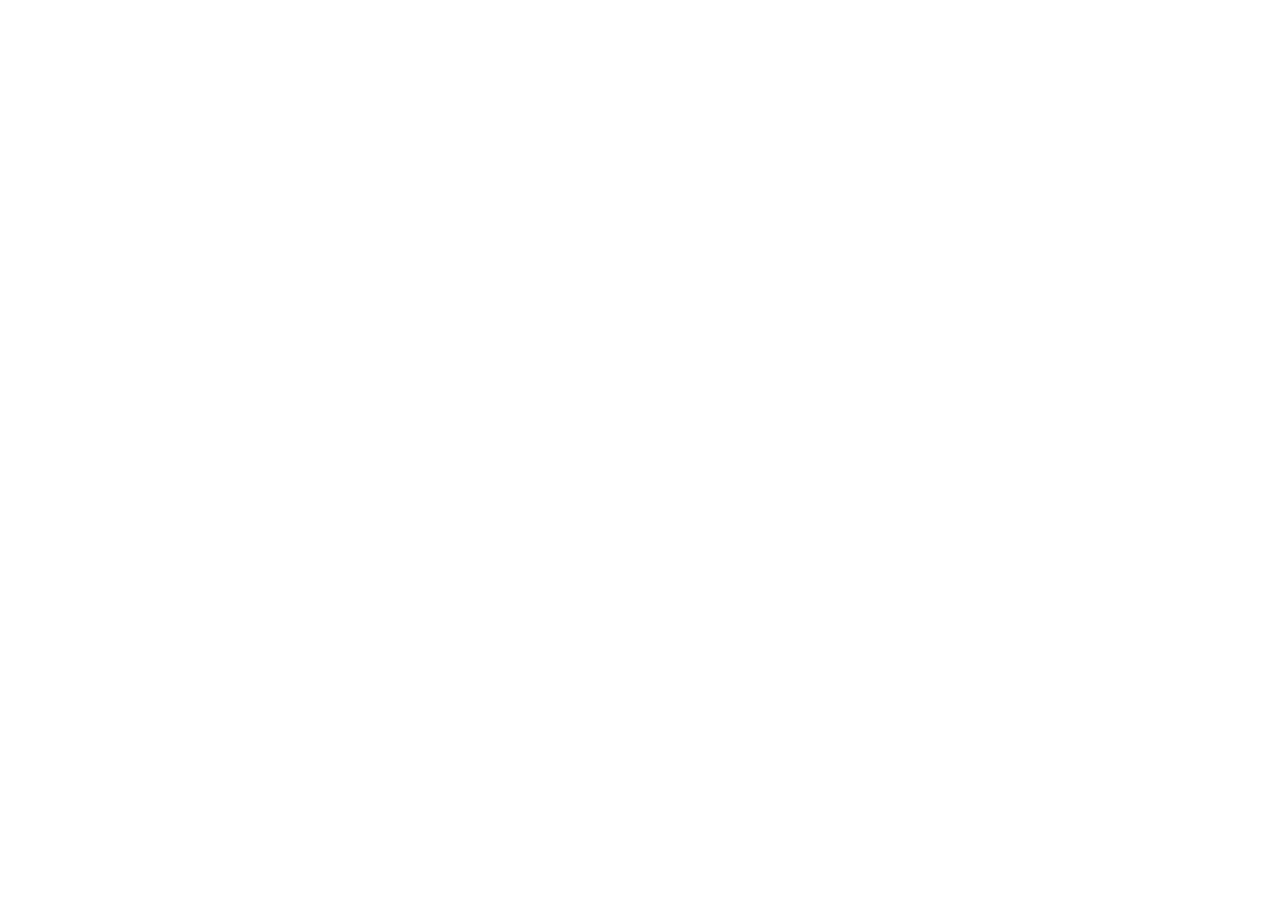
==== index.html @ 77f2130a "Publish Almost Heaven Critter Jump web build (source 8219b5f). Public GitHub Pages site only: built " ====
<!doctype html>
<html lang="en">
  <head>
    <meta charset="UTF-8" />
    <meta name="viewport" content="width=device-width, initial-scale=1, viewport-fit=cover" />
    <meta name="theme-color" content="#6b3a2a" />
    <meta name="color-scheme" content="light" />
    <title>Almost Heaven Critter Jump - a West Virginia critter peg-jump puzzle by Jupiter Rockets</title>
    <meta name="description" content="Almost Heaven Critter Jump - a West Virginia critter peg-jump puzzle by Jupiter Rockets" />
    <meta property="og:title" content="Almost Heaven Critter Jump - a West Virginia critter peg-jump puzzle by Jupiter Rockets" />
    <meta property="og:description" content="Almost Heaven Critter Jump - a West Virginia critter peg-jump puzzle by Jupiter Rockets" />
    <meta property="og:type" content="website" />
    <meta property="og:url" content="https://juju655321.github.io/critterjump-site/" />
    <meta property="og:image" content="https://juju655321.github.io/critterjump-site/og.png" />
    <meta property="og:image:width" content="1200" />
    <meta property="og:image:height" content="630" />
    <meta name="twitter:card" content="summary_large_image" />
    <meta name="twitter:title" content="Almost Heaven Critter Jump - a West Virginia critter peg-jump puzzle by Jupiter Rockets" />
    <meta name="twitter:description" content="Almost Heaven Critter Jump - a West Virginia critter peg-jump puzzle by Jupiter Rockets" />
    <meta name="twitter:image" content="https://juju655321.github.io/critterjump-site/og.png" />
    <meta name="mobile-web-app-capable" content="yes" />
    <meta name="apple-mobile-web-app-capable" content="yes" />
    <meta name="apple-mobile-web-app-title" content="Critter Jump" />
    <link rel="icon" href="/critterjump-site/favicon.svg" type="image/svg+xml" />
    <link rel="apple-touch-icon" href="/critterjump-site/icons/icon-192.png" />
    <link rel="manifest" href="/critterjump-site/manifest.webmanifest" />
    <script type="module" crossorigin src="/critterjump-site/assets/index-BfwYSUH-.js"></script>
    <link rel="stylesheet" crossorigin href="/critterjump-site/assets/index-C0JfVT4E.css">
  </head>
  <body>
    <div id="app"></div>
  </body>
</html>
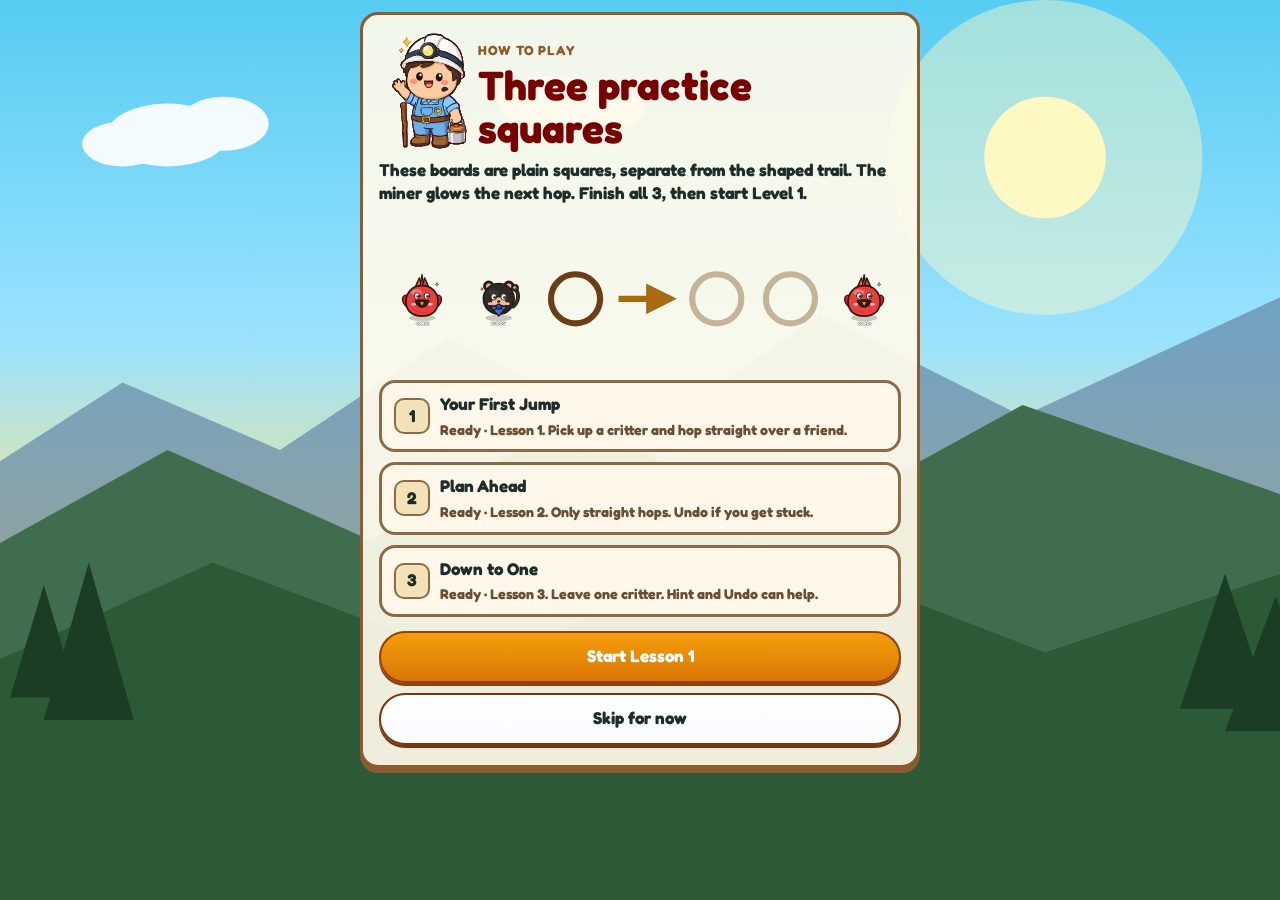
==== commit b69d11d2: "Cut over to critterjump.com with miner icons (cjdist8)" ====
--- a/index.html
+++ b/index.html
@@ -10,22 +10,24 @@
     <meta property="og:title" content="Almost Heaven Critter Jump - a West Virginia critter peg-jump puzzle by Jupiter Rockets" />
     <meta property="og:description" content="Almost Heaven Critter Jump - a West Virginia critter peg-jump puzzle by Jupiter Rockets" />
     <meta property="og:type" content="website" />
-    <meta property="og:url" content="https://juju655321.github.io/critterjump-site/" />
-    <meta property="og:image" content="https://juju655321.github.io/critterjump-site/og.png" />
+    <link rel="canonical" href="https://critterjump.com/" />
+    <meta property="og:url" content="https://critterjump.com/" />
+    <meta property="og:image" content="https://critterjump.com/og.png" />
     <meta property="og:image:width" content="1200" />
     <meta property="og:image:height" content="630" />
     <meta name="twitter:card" content="summary_large_image" />
     <meta name="twitter:title" content="Almost Heaven Critter Jump - a West Virginia critter peg-jump puzzle by Jupiter Rockets" />
     <meta name="twitter:description" content="Almost Heaven Critter Jump - a West Virginia critter peg-jump puzzle by Jupiter Rockets" />
-    <meta name="twitter:image" content="https://juju655321.github.io/critterjump-site/og.png" />
+    <meta name="twitter:image" content="https://critterjump.com/og.png" />
     <meta name="mobile-web-app-capable" content="yes" />
     <meta name="apple-mobile-web-app-capable" content="yes" />
     <meta name="apple-mobile-web-app-title" content="Critter Jump" />
-    <link rel="icon" href="/critterjump-site/favicon.svg" type="image/svg+xml" />
-    <link rel="apple-touch-icon" href="/critterjump-site/icons/icon-192.png" />
-    <link rel="manifest" href="/critterjump-site/manifest.webmanifest" />
-    <script type="module" crossorigin src="/critterjump-site/assets/index-BfwYSUH-.js"></script>
-    <link rel="stylesheet" crossorigin href="/critterjump-site/assets/index-C0JfVT4E.css">
+    <link rel="icon" href="/favicon.ico" sizes="any" />
+    <link rel="icon" href="/favicon-32.png" type="image/png" sizes="32x32" />
+    <link rel="apple-touch-icon" href="/apple-touch-icon.png" />
+    <link rel="manifest" href="/manifest.webmanifest" />
+    <script type="module" crossorigin src="/assets/index-B1wpSGRi.js"></script>
+    <link rel="stylesheet" crossorigin href="/assets/index-BSpw4jbH.css">
   </head>
   <body>
     <div id="app"></div>
--- a/assets/index-BSpw4jbH.css
+++ b/assets/index-BSpw4jbH.css
@@ -0,0 +1 @@
+@font-face{font-family:Fredoka;font-style:normal;font-display:swap;font-weight:500;src:url(/assets/fredoka-latin-500-normal-B0JifZgm.woff2)format("woff2"),url(/assets/fredoka-latin-500-normal-BL692wg7.woff)format("woff")}@font-face{font-family:Fredoka;font-style:normal;font-display:swap;font-weight:600;src:url(/assets/fredoka-latin-600-normal-C4zohCW5.woff2)format("woff2"),url(/assets/fredoka-latin-600-normal-CcrEjrB4.woff)format("woff")}@font-face{font-family:Fredoka;font-style:normal;font-display:swap;font-weight:700;src:url(/assets/fredoka-latin-700-normal-BOIZVyIN.woff2)format("woff2"),url(/assets/fredoka-latin-700-normal-C8FeHd3X.woff)format("woff")}:root{--sky-top:#7ec8e3;--sky-bot:#d8f3dc;--field-top:#b7e4c7;--field-bot:#74c69d;--ridge-far:#52796f;--ridge-mid:#354f52;--bridge-red:#c1121f;--bridge-dark:#780000;--wood-light:#e9c46a;--wood-mid:#d4a373;--wood-dark:#8d5b2d;--river-blue:#219ebc;--river-deep:#126782;--ink:#1d2d2a;--cream:#fffbebeb;--cardinal:#ef3d3d;--honeybee:#ffe14a;--bear:#2e2927;--mothman:#5c5468;--teal:#2a9d8f;--hole:#4a2e16;--font:"Fredoka", "Comic Sans MS", "Segoe UI", system-ui, sans-serif;--bob:0;--tilt:0;--ears:0;--wings:0;--mouth:0;--eyes:0;color:var(--ink);font-family:var(--font);font-size:17px;line-height:1.35}*{box-sizing:border-box}html,body,#app{height:100%;margin:0}body{min-height:100dvh;color:var(--ink);background-color:#4d7c47;background-image:var(--ridge);background-position:50%;background-repeat:no-repeat;background-size:cover;background-attachment:fixed}button,input{font:inherit;color:inherit}h1,h2,h3{font-family:var(--font);color:var(--bridge-dark);margin:0;line-height:1.05}h1{font-size:clamp(1.45rem,6vw,2.4rem)}h2{font-size:1.35rem}p{margin:0}.sr{clip:rect(0, 0, 0, 0);border:0;width:1px;height:1px;margin:-1px;padding:0;position:absolute;overflow:hidden}.screen.scroll{height:100dvh;padding:calc(12px + env(safe-area-inset-top)) calc(12px + env(safe-area-inset-right)) calc(20px + env(safe-area-inset-bottom)) calc(12px + env(safe-area-inset-left));overflow:auto}.screen.game{height:100dvh;padding-top:env(safe-area-inset-top);padding-right:env(safe-area-inset-right);padding-bottom:env(safe-area-inset-bottom);padding-left:env(safe-area-inset-left);flex-direction:column;display:flex;overflow:hidden}.panel{background:var(--cream);border:3px solid var(--wood-dark);width:min(560px,100%);box-shadow:0 5px 0 var(--wood-dark);border-radius:18px;margin:0 auto;padding:16px 16px 20px}.kicker{letter-spacing:.06em;text-transform:uppercase;color:var(--wood-dark);margin:10px 0 4px;font-size:.78rem;font-weight:800}.lede{margin:8px 0 14px;font-weight:700}.fine{margin-top:12px;font-size:.85rem}.stack{flex-direction:column;gap:10px;margin-top:12px;display:flex}.btn{appearance:none;color:var(--ink);cursor:pointer;text-align:center;background:linear-gradient(#fff,#f8fafc);border:2px solid #78350f;border-radius:999px;min-height:52px;padding:10px 14px;font-weight:700;box-shadow:0 3px #78350f}.btn small{font-size:.78rem;font-weight:700;display:block}.btn.primary{color:#fff;background:linear-gradient(#f59e0b,#d97706);border-color:#92400e;box-shadow:0 3px #92400e}.btn[aria-pressed=true]{color:#14532d;background:linear-gradient(#dcfce7,#86efac);border-color:#166534;box-shadow:0 3px #166534}.btn.quit{width:100%}.btn.toggle{text-align:left;justify-content:space-between;align-items:center;display:flex}.btn:active:not(:disabled){box-shadow:0 0 0 var(--wood-dark);transform:translateY(3px)}.btn.primary:active:not(:disabled),.btn[aria-pressed=true]:active:not(:disabled){box-shadow:0 0 0 var(--bridge-dark)}.btn:disabled{opacity:.45;cursor:default}.btn:focus-visible,.text-link:focus-visible,.stone:focus-visible,.hole:focus-visible{outline:3px solid var(--teal);outline-offset:3px}.text-link{appearance:none;min-height:48px;color:var(--river-deep);cursor:pointer;background:0 0;border:0;padding:12px 4px;font-weight:800;text-decoration:underline}.hero-frame,.stage-frame{border:3px solid var(--wood-dark);background:#126782;border-radius:16px;position:relative;overflow:hidden}.hero-frame{height:168px}.hero-frame .still,.hero-frame video,.stage-frame .still,.stage-frame video{object-fit:cover;width:100%;height:100%;position:absolute;inset:0}.badge,.result-card .badge{border:2px solid var(--wood-dark);background:#fff;border-radius:12px;margin:8px 0 12px;padding:10px 12px;font-weight:800}.steps{margin:8px 0 0;padding-left:1.2rem}.steps li{margin:8px 0}.diagram{width:100%;height:auto;margin:8px 0;display:block}.prose p{margin:0 0 12px}.chapter{color:var(--bridge-dark);margin:18px 0 6px}.stones{border-left:4px solid var(--wood-mid);margin:0;padding:0 0 0 8px;list-style:none}.stone{text-align:left;color:#713f12;cursor:pointer;background:linear-gradient(#fef9c3,#fde047);border:2px solid #78350f;border-radius:999px;align-items:center;gap:10px;width:100%;min-height:64px;margin:8px 0;padding:10px;font-weight:700;display:flex;box-shadow:0 3px #78350f}.stone.locked{cursor:default;box-shadow:none;opacity:.7;background:#f6edd4}.stone.done{background:#fff}.stone .num{border:2px solid var(--wood-dark);background:#fff;border-radius:50%;flex:none;place-items:center;width:36px;height:36px;display:grid}.stone small{font-weight:700;display:block}.stone:active{box-shadow:0 0 0 var(--wood-dark);transform:translateY(3px)}.score-card{border:2px solid var(--wood-dark);background:#fff;border-radius:12px;margin:8px 0;padding:12px}.score-card .done,.stone .done{color:var(--bridge-dark);font-weight:800}.empty{margin:12px 0;font-weight:700}.game-shell{flex-direction:column;justify-content:flex-start;gap:4px;height:100%;min-height:0;padding:0 6px 6px;display:flex}.topbar{background:0 0;flex:none}.header-panel{background:var(--cream);border:3px solid var(--wood-dark);box-shadow:0 3px 0 var(--wood-dark);border-radius:16px;flex-direction:row;align-items:center;gap:6px;padding:6px 8px;display:flex}.game-shell h1{white-space:nowrap;font-size:1.05rem}.titles{flex:1;min-width:0}.subtitle{font-size:.78rem;font-weight:800}.eyebrow{color:var(--ridge-mid);white-space:nowrap;text-overflow:ellipsis;margin:0;font-size:.62rem;font-weight:800;line-height:1.15;overflow:hidden}.badges{flex-wrap:nowrap;justify-content:flex-end;align-items:center;gap:4px;display:flex}.hud-badge{border:2px solid var(--wood-dark);text-align:center;background:#fff;border-radius:12px;min-width:52px;padding:2px 6px;font-weight:800}.hud-badge span{letter-spacing:.04em;text-transform:uppercase;font-size:.68rem;display:block}.music-btn{min-width:0;min-height:36px;padding:4px 10px;font-size:.72rem}.hop-help{flex:none;min-height:32px;padding:2px 8px;font-size:.68rem}.playfield{background:50%/cover no-repeat;border-radius:18px;flex-direction:column;flex:none;gap:4px;min-height:0;display:flex}.stage{flex:none;margin:0 -6px;display:flex}.stage-frame{aspect-ratio:16/5;border-top:none;border-radius:0 0 18px 18px;width:100%;height:auto}.banner-fade{pointer-events:none;background:linear-gradient(#0000,#0ea5e947 55%,#0284c78c);height:28%;position:absolute;bottom:0;left:0;right:0}.banner-rapids{pointer-events:none;width:200%;height:26px;animation:3.2s linear infinite wave-slide;position:absolute;bottom:0;left:0}.banner-rapids path{fill:none;stroke:#ffffffe0;stroke-width:2.2px;stroke-linecap:round}.banner-rapids path:nth-child(2){stroke:#e0f2feb3}.banner-rapids path:nth-child(3){stroke:#fffffff2;stroke-width:2.6px}.banner-raft{z-index:2;pointer-events:none;animation:2.8s ease-in-out infinite raft-bob;position:absolute;bottom:0;left:12%;right:12%}.banner-raft .class-vi-hull{width:100%;height:68px;display:block;position:relative}.stage-caption{background:var(--cream);border:2px solid var(--wood-dark);letter-spacing:.05em;text-transform:uppercase;border-radius:999px;align-self:flex-start;margin:0;padding:2px 8px;font-size:.68rem;font-weight:800}.coach-row{z-index:3;flex:none;align-items:center;gap:6px;display:flex;position:relative}.coach{text-align:center;background:var(--cream);border:2px solid var(--wood-dark);border-radius:999px;flex:1;margin:0;padding:4px 10px;font-size:.75rem;font-weight:700}.mascot{object-fit:contain;flex:none;width:44px;height:54px}.mascot-guide{width:84px;height:100px;margin:0 auto 4px;display:block}.mascot-cheer{width:72px;height:86px}.coach.wiggle{animation:.35s wiggle}@keyframes wiggle{0%,to{transform:translate(0)}25%{transform:translate(-4px)}75%{transform:translate(4px)}}.board-wrap{z-index:1;flex:none;justify-content:center;align-items:center;display:flex;position:relative}.board-frame{aspect-ratio:1;width:min(92vw,520px);box-shadow:none;background:0 0;border:none;border-radius:0;position:relative;overflow:visible}.board{touch-action:none;-webkit-user-select:none;user-select:none;width:100%;height:100%;display:block;overflow:visible}.cup{fill:var(--hole);filter:inset 0 0 0 0}.ring{fill:none;stroke-width:3.5px;pointer-events:none}.aim{fill:none;stroke:#0000;stroke-width:4px;pointer-events:none;opacity:0}.ring-cardinal .ring{stroke:var(--cardinal)}.ring-honeybee .ring{stroke:var(--honeybee)}.ring-bear .ring{stroke:var(--bear)}.ring-mothman .ring{stroke:var(--mothman)}.glow{fill:none;stroke:var(--teal);stroke-width:5px;opacity:0;pointer-events:none}.hole{cursor:pointer}.hole.is-target .aim{stroke:#22c55e;fill:#22c55e40;opacity:1;animation:.9s ease-in-out infinite pulse-ring}.hole.is-target .ring{stroke:#22c55e}.hole.is-selected .aim{stroke:#38bdf8;fill:#38bdf838;opacity:1;animation:.9s ease-in-out infinite pulse-ring}.hole.is-hint-from .aim{stroke:#16a34a;stroke-dasharray:5 4;fill:none;opacity:1}@keyframes pulse-ring{0%,to{transform:scale(1)}50%{transform:scale(1.08)}}.peg-label{font-family:var(--font);fill:#fff;stroke:#1d2d2a;stroke-width:.45px;paint-order:stroke;pointer-events:none;font-size:3.6px;font-weight:800}.board .peg-label{display:none}.peg-token{pointer-events:none}.dance-head,.dance-ears,.dance-wings,.dance-mouth,.dance-eyes{transform-box:fill-box;transform-origin:50%}html[data-dancing="1"] .dance-head{transform:translateY(calc(var(--bob) * 1px)) rotate(calc(var(--tilt) * 1deg))}html[data-dancing="1"] .dance-ears{transform:rotate(calc(var(--ears) * 1deg))}html[data-dancing="1"] .dance-wings{transform:scaleX(calc(1 + var(--wings)))}html[data-dancing="1"] .dance-mouth{transform:scaleY(calc(1 + var(--mouth)));transform-origin:top}html[data-dancing="1"] .dance-eyes{transform:scale(calc(1 + var(--eyes)))}html[data-dancing="1"] [data-critter=mothman] .dance-eyes{transform:scale(calc(1.05 + var(--eyes) * 3));filter:drop-shadow(0 0 2px #ff3b3b)}.pose-jump,.peg-token.is-airborne .pose-peg,.victory-face .pose-peg{display:none}.peg-token.is-airborne .pose-jump,.victory-face .pose-jump{display:block}.buddy-wave{transform-box:fill-box;transform-origin:0 100%}html[data-dancing="1"][data-buddy-idle="1"] .board .buddy-wave{animation:.48s ease-in-out 2 buddy-wave}.hole.is-selected .buddy-wave,.peg-token.is-waving .buddy-wave{animation:.42s ease-in-out 3 buddy-wave}.victory-face.is-buddy .buddy-wave{animation:.62s ease-in-out infinite buddy-wave-big}@keyframes buddy-wave{0%,to{transform:rotate(6deg)}45%{transform:rotate(-58deg)}}@keyframes buddy-wave-big{0%,to{transform:rotate(10deg)scale(1.05)}45%{transform:rotate(-72deg)scale(1.28)}}.victory-face{width:210px;height:230px;margin:0 auto;display:block}#hint-line{stroke:var(--teal);stroke-width:5px;stroke-linecap:round;pointer-events:none}#coach-line{stroke:#d97706;stroke-width:6px;stroke-linecap:round;pointer-events:none}#move-thumb,#move-thumb *{pointer-events:none}#thumb-arc{stroke:#111;stroke-width:3.5px;stroke-linecap:round;stroke-linejoin:round;stroke-dasharray:1.2 10}#thumb-ripple{stroke:#f59e0b;stroke-width:5px}#move-thumb.is-still #thumb-hand{transform-box:fill-box}.bunny-eye{transform-box:fill-box;transform-origin:50%}.bunny-eye.blink{animation:.12s ease-in-out bunny-blink}@keyframes bunny-blink{0%,to{transform:scaleY(1)}50%{transform:scaleY(.1)}}.bunny-ear-l,.bunny-ear-r{transform-box:fill-box;transform-origin:50% 95%;animation:2.6s ease-in-out infinite bunny-ear}.bunny-ear-r{animation-delay:-1.3s}@keyframes bunny-ear{0%,to{transform:rotate(0)}50%{transform:rotate(-6deg)}}.bunny-heart{transform-box:fill-box;transform-origin:50% 55%;animation:1.1s ease-in-out infinite bunny-heart}@keyframes bunny-heart{0%,60%,to{transform:scale(1)}15%{transform:scale(1.12)}30%{transform:scale(.98)}42%{transform:scale(1.07)}}@media (prefers-reduced-motion:reduce){.bunny-eye,.bunny-ear-l,.bunny-ear-r,.bunny-heart{animation:none}}.practice-stamp{font-family:var(--font);letter-spacing:.14em;fill:#b4534a;stroke:#fff8ea;stroke-width:4px;paint-order:stroke fill;font-size:28px;font-weight:800}.hole.is-coach-from .aim,.hole.is-coach-to .aim{opacity:1;animation:.9s ease-in-out infinite pulse-ring}.hole.is-coach-from .aim{stroke:#f59e0b;fill:#f59e0b47}.hole.is-coach-to .aim{stroke:#16a34a;fill:#22c55e4d}.lesson-list{gap:10px;margin:8px 0 14px;display:grid}.lesson-card{text-align:left;color:inherit;font:inherit;background:#fff8ea;border:3px solid #8d6a45;border-radius:16px;grid-template-columns:auto 1fr;gap:4px 10px;padding:10px 12px;font-weight:700;display:grid}.lesson-card small{color:#6b4f32;grid-column:2;font-weight:700}.lesson-num{background:#f3e2b8;border:2px solid #8d6a45;border-radius:10px;grid-row:span 2;align-self:center;place-items:center;width:36px;height:36px;display:grid}.raft{z-index:2;color:#fff;background:linear-gradient(#0ea5e9,#0284c7 55%,#0369a1);border:4px solid #6b3e18;border-radius:16px;flex:none;padding:14px 8px 2px;position:relative;overflow:hidden}.raft-waves{pointer-events:none;width:200%;height:26px;animation:2.4s linear infinite wave-slide;position:absolute;bottom:0;left:0}.raft-waves path{fill:none;stroke:#fff;stroke-width:2.6px;stroke-linecap:round}.raft-waves path:nth-child(2){stroke:#ffffffb8}.raft-waves path:nth-child(3){stroke:#bae6fdf2}.raft-pill{color:#fff;background:#c1121f;border:2px solid #780000;border-radius:999px;margin:0;padding:3px 10px;font-size:.68rem;font-weight:700;position:absolute;top:-2px;left:12px}.raft-chips{min-height:96px;position:relative}.class-vi{transform-origin:50% 70%;min-height:108px;animation:2.6s ease-in-out infinite raft-rock;position:relative}.raft-photo{z-index:2;pointer-events:none;width:100%;height:auto;display:block;position:relative}.raft-riders{z-index:3;pointer-events:none;justify-content:center;align-items:flex-start;gap:4px;height:78%;display:flex;position:absolute;top:-14%;left:22%;right:18%}.raft-empty{z-index:1;text-align:center;color:#fff;margin:2px 12px 0;font-size:.75rem;font-weight:700;position:relative}.rider{clip-path:inset(0 0 48%);flex:1 1 0;min-width:56px;max-width:84px;height:124px;position:relative}.coach-host{object-fit:contain;flex:none;width:54px;height:54px}.welcome-row{align-items:center;gap:8px;display:flex}.welcome-row .miner-pose{object-fit:contain;width:92px;height:120px;animation:.455s ease-in-out infinite miner-bob}.miner-pose{transform-origin:50% 90%}.level-block{margin:14px 0 22px}.level-block.is-locked{opacity:.72}.level-title{border-radius:16px;width:100%;height:auto;display:block}.level-host{align-items:center;gap:8px;margin:8px 0;display:flex}.level-host img{object-fit:contain;width:72px;height:72px}.board-picks{grid-template-columns:1fr 1fr;gap:8px;display:grid}.board-pick{color:inherit;font:inherit;background:#fffbeb;border:2px solid #78350f;border-radius:16px;justify-items:center;gap:2px;padding:6px;font-weight:700;display:grid}.board-pick img{width:100%;height:auto}.board-pick.locked{opacity:.55}.intro-host{object-fit:contain;width:120px;height:120px;margin:8px auto;display:block}.miner-rig{aspect-ratio:634/1024;width:108px;margin:0 auto 8px;position:relative}.miner-coach{width:168px}.miner-layer{object-fit:fill;width:100%;height:100%;position:absolute;inset:0}.miner-upper{transform-origin:48.9% 75.2%;animation:.455s ease-in-out infinite miner-bob;position:absolute;inset:0}@keyframes miner-bob{0%,to{transform:translateY(0)rotate(0)}50%{transform:translateY(-2.2%)rotate(-1.6deg)}}.rider svg{width:100%;height:100%;display:block}.rider .peg-label{display:none}.splash-ring{opacity:0;border:2px solid #fff;border-radius:50%;width:18px;height:10px;position:absolute;bottom:8px}.just-splashed .splash-ring{animation:.6s ease-out splash-ring}@keyframes wave-slide{0%{transform:translate(0)}to{transform:translate(-18%)}}@keyframes raft-bob{0%,to{transform:translateY(0)}50%{transform:translateY(-4px)}}@keyframes raft-rock{0%,to{transform:translateY(0)rotate(-1.4deg)}50%{transform:translateY(-6px)rotate(1.6deg)}}@keyframes splash-ring{0%{opacity:.9;transform:scale(.4)}to{opacity:0;transform:scale(1.8)}}.victory-modal{z-index:60;place-items:center;padding:16px;display:grid;position:fixed;inset:0}.victory-modal[hidden]{display:none!important}.victory-scrim{background:#0c18129e;position:absolute;inset:0}.victory-card{z-index:1;text-align:center;background:#fffbeb;border:5px solid #8b5a2b;border-radius:28px;width:min(92vw,420px);padding:16px 14px 14px;position:relative;overflow:hidden}.rank-badge{z-index:2;color:#713f12;background:#fde047;border:2px solid #a16207;border-radius:999px;width:fit-content;max-width:100%;margin:4px auto 0;padding:4px 14px;font-size:.95rem;font-weight:700;line-height:1.25;display:block;position:relative}.victory-card h2,.victory-card>p,.victory-card .stack,.victory-card .mascot-cheer,.victory-card .victory-critter{z-index:2;position:relative}.victory-card h2{margin:4px 0 0;font-size:1.35rem}.confetti{pointer-events:none;opacity:.55;background-image:radial-gradient(circle,#fde047 0 5px,#0000 6px),radial-gradient(circle,#ef4444 0 4px,#0000 5px),radial-gradient(circle,#38bdf8 0 4px,#0000 5px),radial-gradient(circle,#86efac 0 5px,#0000 6px);background-position:6px 0,28px 12px,8px 30px,40px 4px;background-size:48px 64px,70px 80px,56px 72px,64px 76px;animation:1.8s linear infinite confetti-fall;position:absolute;inset:0}@keyframes confetti-fall{to{background-position:6px 64px,28px 92px,8px 102px,40px 80px}}.game-shell.is-celebrating .hud{visibility:hidden}.result-card{background:var(--cream);border:3px solid var(--wood-dark);box-shadow:0 4px 0 var(--wood-dark);border-radius:18px;padding:12px}.result-card.win{border-color:var(--bridge-dark)}.result-card.win h2{animation:.455s ease-in-out 4 heaven-bounce}.result-card p{margin-top:6px}@keyframes heaven-bounce{0%,to{transform:translateY(0)}40%{transform:translateY(-6px)}}.hud{flex-direction:column;flex:none;gap:8px;display:flex}.hud-row{grid-template-columns:repeat(4,minmax(0,1fr));gap:6px;display:grid}.hud-pill{flex-direction:column;justify-content:center;align-items:center;gap:1px;min-height:44px;padding:4px 2px;font-size:.68rem;line-height:1;display:flex}.hud-pill svg{width:18px;height:18px}dialog{border:3px solid var(--wood-dark);color:var(--ink);width:min(420px,100% - 24px);box-shadow:0 5px 0 var(--wood-dark);background:#fffbeb;border-radius:18px;padding:18px}dialog::backdrop{background:#1d2d2a73}dialog p{margin:10px 0 0}@media (orientation:landscape) and (width>=720px),(orientation:landscape) and (height<=520px){.game-shell{grid-template-rows:auto minmax(0,1fr) auto;grid-template-columns:minmax(200px,34%) minmax(0,1fr);gap:4px;padding:4px;display:grid}.stage{grid-area:1/1/span 3;min-height:0;margin:0}.stage-frame{aspect-ratio:auto;border-top:3px solid var(--wood-dark);border-radius:16px;height:100%}.topbar{grid-area:1/2}.playfield{grid-area:2/2;display:flex}.hud{grid-area:3/2}.board-frame{width:min(100%,520px)}}@media (orientation:landscape) and (height<=520px){.game-shell{gap:4px;padding:4px}.header-panel{padding:4px 8px}.header-panel h1{font-size:1.05rem}.subtitle,.stage-caption{display:none}.hud{grid-template-columns:repeat(4,minmax(0,1fr));gap:8px;display:grid}.hud-row{display:contents}.btn{min-height:44px}.coach{white-space:nowrap;text-overflow:ellipsis;padding:4px 10px;overflow:hidden}}@media (prefers-reduced-motion:reduce){.hole.is-target .aim,.coach.wiggle,.result-card.win h2,.class-vi,.banner-raft,.raft-waves,.banner-rapids,.buddy-wave{animation:none}html[data-dancing="1"] .dance-head,html[data-dancing="1"] .dance-ears,html[data-dancing="1"] .dance-wings,html[data-dancing="1"] .dance-mouth,html[data-dancing="1"] .dance-eyes{transform:none}}@media (forced-colors:active){.btn,.stone,.panel,.header-panel,.raft{border:2px solid buttontext}}
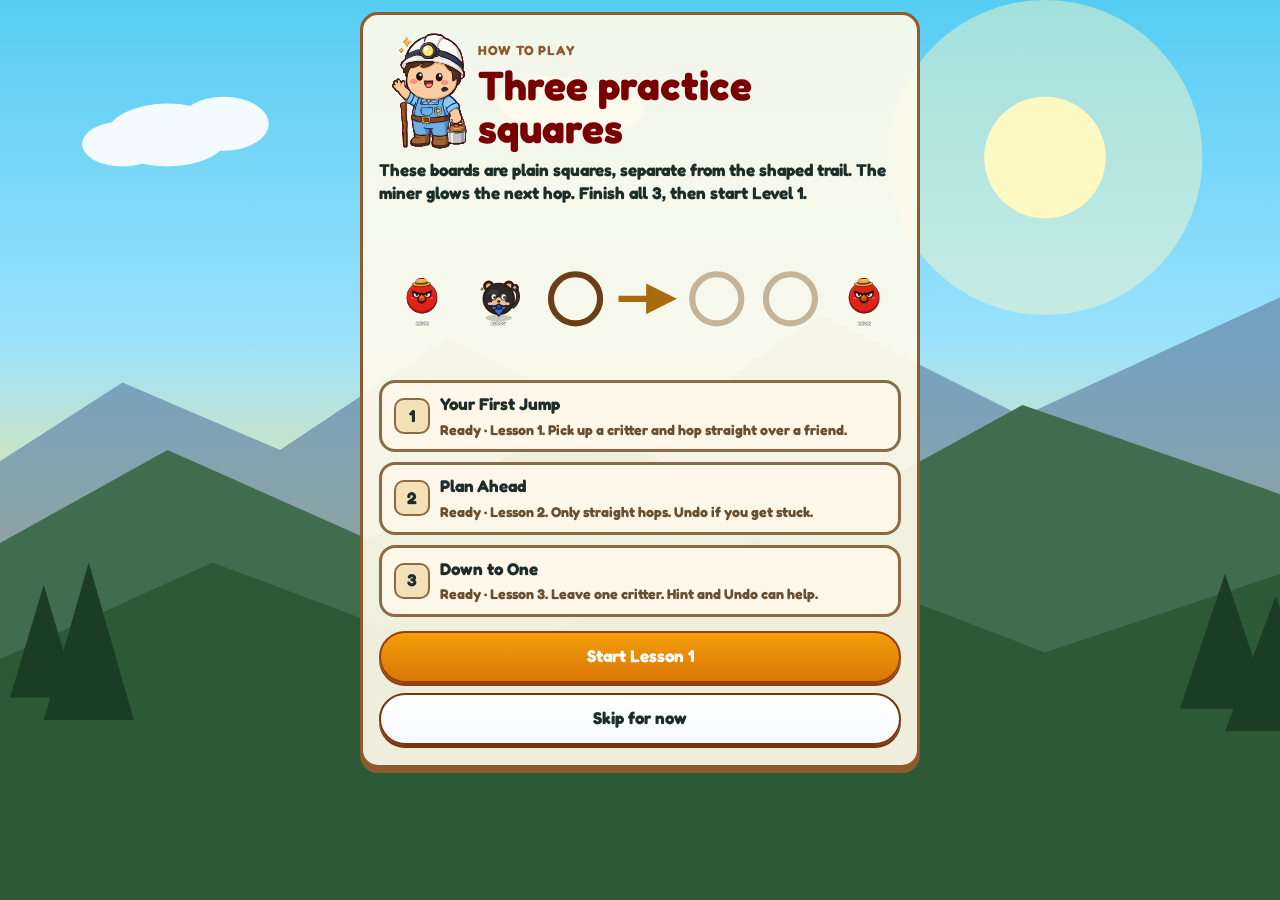
==== commit 9f21afbc: "Kevin and Sydney Bee update (cjdist9)" ====
--- a/index.html
+++ b/index.html
@@ -26,7 +26,7 @@
     <link rel="icon" href="/favicon-32.png" type="image/png" sizes="32x32" />
     <link rel="apple-touch-icon" href="/apple-touch-icon.png" />
     <link rel="manifest" href="/manifest.webmanifest" />
-    <script type="module" crossorigin src="/assets/index-B1wpSGRi.js"></script>
+    <script type="module" crossorigin src="/assets/index-CXXJ9O0L.js"></script>
     <link rel="stylesheet" crossorigin href="/assets/index-BSpw4jbH.css">
   </head>
   <body>
